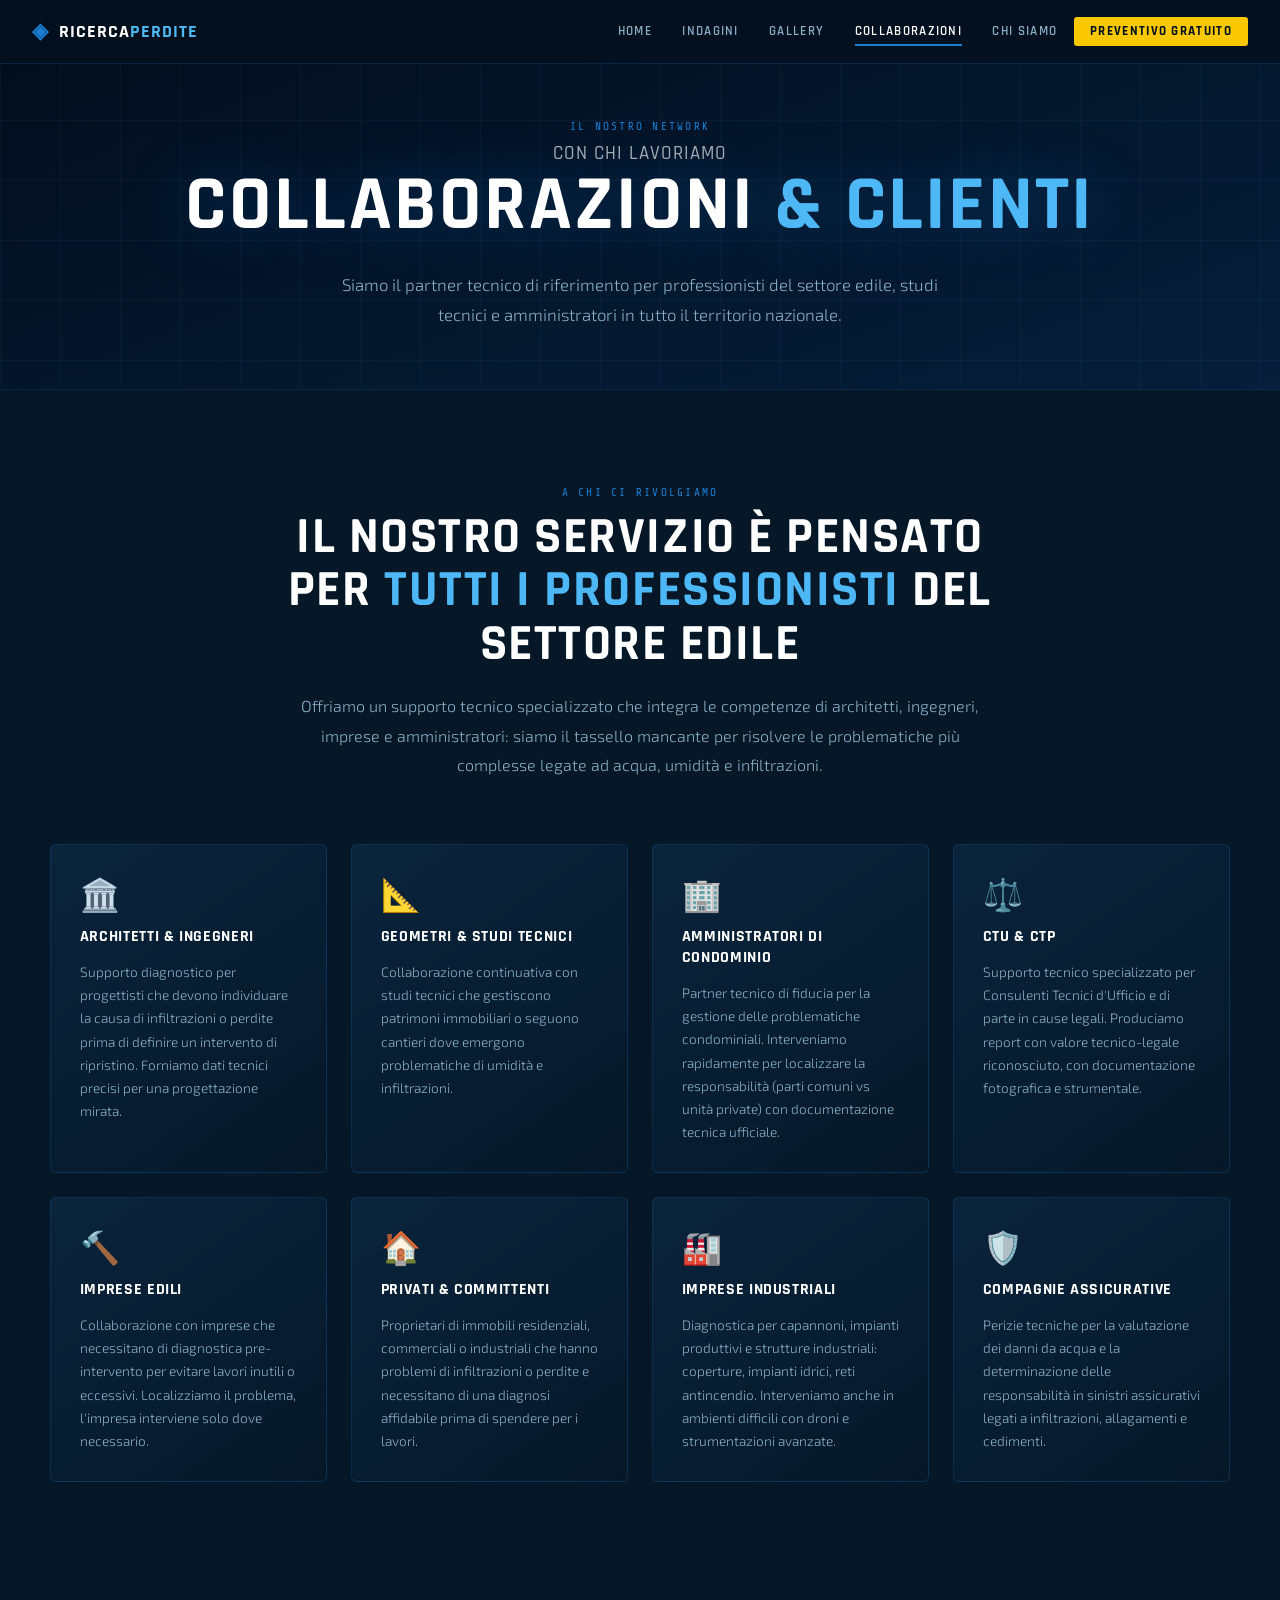
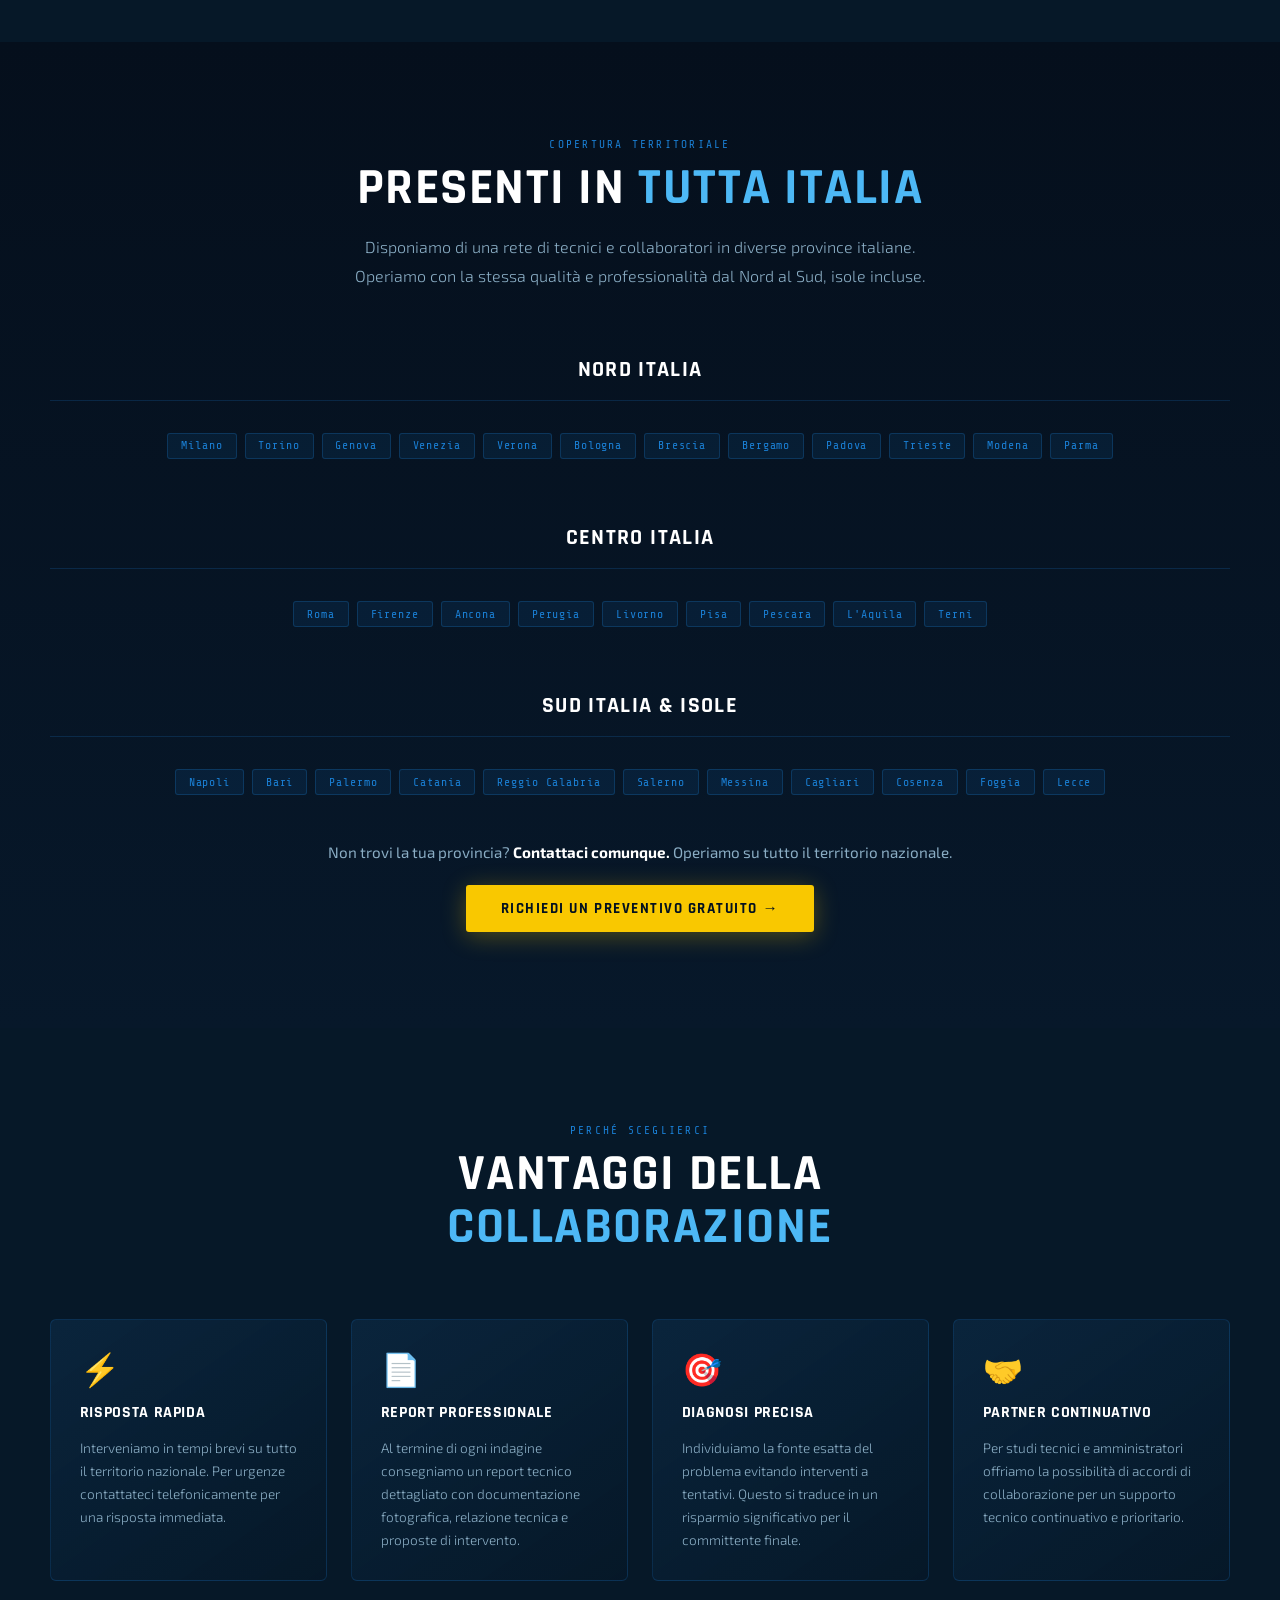
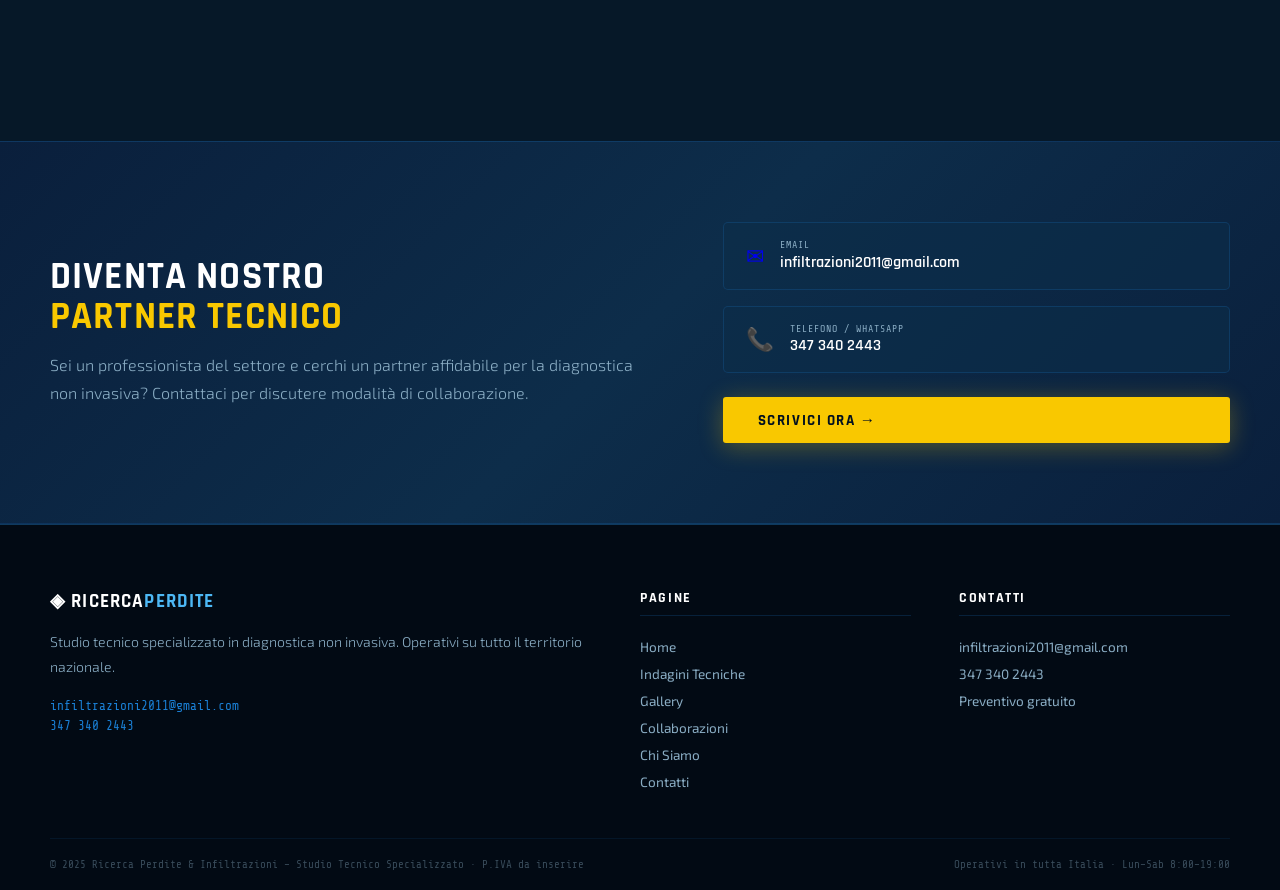
==== collaborazioni.html @ d73cbdfe "Add files via upload" ====
<!DOCTYPE html>
<html lang="it">
<head>
<meta charset="UTF-8"/>
<meta name="viewport" content="width=device-width, initial-scale=1.0"/>
<meta name="google-site-verification" content="r3lfD-xLl5mVCRbMKAUqODSUV7tXXp7N1dzrqmAwCZc"/>
<title>Collaborazioni & Clienti | Ricerca Perdite & Infiltrazioni</title>
<meta name="description" content="Collaboriamo con architetti, ingegneri, geometri, amministratori di condominio, CTU, CTP e imprese edili in tutta Italia. Partner affidabile per la diagnostica non invasiva."/>
<meta name="robots" content="index, follow"/>
<script async src="https://www.googletagmanager.com/gtag/js?id=G-BKCBFN4M7D"></script>
<script>window.dataLayer=window.dataLayer||[];function gtag(){dataLayer.push(arguments);}gtag('js',new Date());gtag('config','G-BKCBFN4M7D');</script>
<link rel="preconnect" href="https://fonts.googleapis.com"/>
<link rel="preconnect" href="https://fonts.gstatic.com" crossorigin/>
<link href="https://fonts.googleapis.com/css2?family=Rajdhani:wght@400;500;600;700&family=Exo+2:ital,wght@0,300;0,400;0,600;0,800;1,300&family=Share+Tech+Mono&display=swap" rel="stylesheet"/>
<link rel="stylesheet" href="style.css"/>
</head>
<body>

<nav id="navbar">
  <div class="nav-inner">
    <a href="index.html" class="nav-brand">
      <span class="brand-icon">◈</span>
      <span>RICERCA<strong>PERDITE</strong></span>
    </a>
    <ul class="nav-links" id="navLinks">
      <li><a href="index.html">Home</a></li>
      <li><a href="indagini.html">Indagini</a></li>
      <li><a href="gallery.html">Gallery</a></li>
      <li><a href="collaborazioni.html" class="active">Collaborazioni</a></li>
      <li><a href="chi-siamo.html">Chi Siamo</a></li>
      <li><a href="contatti.html" class="nav-cta">Preventivo Gratuito</a></li>
    </ul>
    <button class="hamburger" id="hamburger" onclick="toggleMenu()" aria-label="Menu">
      <span></span><span></span><span></span>
    </button>
  </div>
</nav>

<div class="page-hero">
  <div class="section-label">Il nostro network</div>
  <h1>
    <span class="h1-question">Con chi lavoriamo</span>
    <span class="h1-main">Collaborazioni <span class="accent">& Clienti</span></span>
  </h1>
  <p class="page-hero-sub">Siamo il partner tecnico di riferimento per professionisti del settore edile, studi tecnici e amministratori in tutto il territorio nazionale.</p>
</div>

<!-- INTRO -->
<section class="section-dark">
  <div class="container">
    <div class="collab-intro rv">
      <div class="section-label">A chi ci rivolgiamo</div>
      <h2>Il nostro servizio è pensato per <span class="accent">tutti i professionisti</span> del settore edile</h2>
      <p style="margin-top:1.2rem">Offriamo un supporto tecnico specializzato che integra le competenze di architetti, ingegneri, imprese e amministratori: siamo il tassello mancante per risolvere le problematiche più complesse legate ad acqua, umidità e infiltrazioni.</p>
    </div>

    <div class="collab-grid">

      <div class="collab-card rv">
        <div class="collab-icon">🏛️</div>
        <div class="collab-title">Architetti & Ingegneri</div>
        <div class="collab-desc">Supporto diagnostico per progettisti che devono individuare la causa di infiltrazioni o perdite prima di definire un intervento di ripristino. Forniamo dati tecnici precisi per una progettazione mirata.</div>
      </div>

      <div class="collab-card rv">
        <div class="collab-icon">📐</div>
        <div class="collab-title">Geometri & Studi Tecnici</div>
        <div class="collab-desc">Collaborazione continuativa con studi tecnici che gestiscono patrimoni immobiliari o seguono cantieri dove emergono problematiche di umidità e infiltrazioni.</div>
      </div>

      <div class="collab-card rv">
        <div class="collab-icon">🏢</div>
        <div class="collab-title">Amministratori di Condominio</div>
        <div class="collab-desc">Partner tecnico di fiducia per la gestione delle problematiche condominiali. Interveniamo rapidamente per localizzare la responsabilità (parti comuni vs unità private) con documentazione tecnica ufficiale.</div>
      </div>

      <div class="collab-card rv">
        <div class="collab-icon">⚖️</div>
        <div class="collab-title">CTU & CTP</div>
        <div class="collab-desc">Supporto tecnico specializzato per Consulenti Tecnici d'Ufficio e di parte in cause legali. Produciamo report con valore tecnico-legale riconosciuto, con documentazione fotografica e strumentale.</div>
      </div>

      <div class="collab-card rv">
        <div class="collab-icon">🔨</div>
        <div class="collab-title">Imprese Edili</div>
        <div class="collab-desc">Collaborazione con imprese che necessitano di diagnostica pre-intervento per evitare lavori inutili o eccessivi. Localizziamo il problema, l'impresa interviene solo dove necessario.</div>
      </div>

      <div class="collab-card rv">
        <div class="collab-icon">🏠</div>
        <div class="collab-title">Privati & Committenti</div>
        <div class="collab-desc">Proprietari di immobili residenziali, commerciali o industriali che hanno problemi di infiltrazioni o perdite e necessitano di una diagnosi affidabile prima di spendere per i lavori.</div>
      </div>

      <div class="collab-card rv">
        <div class="collab-icon">🏭</div>
        <div class="collab-title">Imprese Industriali</div>
        <div class="collab-desc">Diagnostica per capannoni, impianti produttivi e strutture industriali: coperture, impianti idrici, reti antincendio. Interveniamo anche in ambienti difficili con droni e strumentazioni avanzate.</div>
      </div>

      <div class="collab-card rv">
        <div class="collab-icon">🛡️</div>
        <div class="collab-title">Compagnie Assicurative</div>
        <div class="collab-desc">Perizie tecniche per la valutazione dei danni da acqua e la determinazione delle responsabilità in sinistri assicurativi legati a infiltrazioni, allagamenti e cedimenti.</div>
      </div>

    </div>
  </div>
</section>

<!-- PROVINCE -->
<section class="section-light">
  <div class="container">
    <div class="section-header rv">
      <div class="section-label">Copertura territoriale</div>
      <h2>Presenti in <span class="accent">tutta Italia</span></h2>
      <p class="section-intro">Disponiamo di una rete di tecnici e collaboratori in diverse province italiane. Operiamo con la stessa qualità e professionalità dal Nord al Sud, isole incluse.</p>
    </div>

    <div class="province-section rv">
      <h3>Nord Italia</h3>
      <div class="province-grid">
        <span class="prov-badge">Milano</span>
        <span class="prov-badge">Torino</span>
        <span class="prov-badge">Genova</span>
        <span class="prov-badge">Venezia</span>
        <span class="prov-badge">Verona</span>
        <span class="prov-badge">Bologna</span>
        <span class="prov-badge">Brescia</span>
        <span class="prov-badge">Bergamo</span>
        <span class="prov-badge">Padova</span>
        <span class="prov-badge">Trieste</span>
        <span class="prov-badge">Modena</span>
        <span class="prov-badge">Parma</span>
      </div>
    </div>

    <div class="province-section rv">
      <h3>Centro Italia</h3>
      <div class="province-grid">
        <span class="prov-badge">Roma</span>
        <span class="prov-badge">Firenze</span>
        <span class="prov-badge">Ancona</span>
        <span class="prov-badge">Perugia</span>
        <span class="prov-badge">Livorno</span>
        <span class="prov-badge">Pisa</span>
        <span class="prov-badge">Pescara</span>
        <span class="prov-badge">L'Aquila</span>
        <span class="prov-badge">Terni</span>
      </div>
    </div>

    <div class="province-section rv">
      <h3>Sud Italia & Isole</h3>
      <div class="province-grid">
        <span class="prov-badge">Napoli</span>
        <span class="prov-badge">Bari</span>
        <span class="prov-badge">Palermo</span>
        <span class="prov-badge">Catania</span>
        <span class="prov-badge">Reggio Calabria</span>
        <span class="prov-badge">Salerno</span>
        <span class="prov-badge">Messina</span>
        <span class="prov-badge">Cagliari</span>
        <span class="prov-badge">Cosenza</span>
        <span class="prov-badge">Foggia</span>
        <span class="prov-badge">Lecce</span>
      </div>
    </div>

    <div style="text-align:center;margin-top:3rem" class="rv">
      <p style="color:var(--muted);font-size:0.95rem;margin-bottom:1.5rem">Non trovi la tua provincia? <strong style="color:var(--wh)">Contattaci comunque.</strong> Operiamo su tutto il territorio nazionale.</p>
      <a href="contatti.html" class="btn-primary">Richiedi un preventivo gratuito →</a>
    </div>
  </div>
</section>

<!-- PERCHÈ NOI -->
<section class="section-dark">
  <div class="container">
    <div class="section-header rv">
      <div class="section-label">Perché sceglierci</div>
      <h2>Vantaggi della<br><span class="accent">collaborazione</span></h2>
    </div>
    <div class="collab-grid">
      <div class="collab-card rv">
        <div class="collab-icon">⚡</div>
        <div class="collab-title">Risposta rapida</div>
        <div class="collab-desc">Interveniamo in tempi brevi su tutto il territorio nazionale. Per urgenze contattateci telefonicamente per una risposta immediata.</div>
      </div>
      <div class="collab-card rv">
        <div class="collab-icon">📄</div>
        <div class="collab-title">Report professionale</div>
        <div class="collab-desc">Al termine di ogni indagine consegniamo un report tecnico dettagliato con documentazione fotografica, relazione tecnica e proposte di intervento.</div>
      </div>
      <div class="collab-card rv">
        <div class="collab-icon">🎯</div>
        <div class="collab-title">Diagnosi precisa</div>
        <div class="collab-desc">Individuiamo la fonte esatta del problema evitando interventi a tentativi. Questo si traduce in un risparmio significativo per il committente finale.</div>
      </div>
      <div class="collab-card rv">
        <div class="collab-icon">🤝</div>
        <div class="collab-title">Partner continuativo</div>
        <div class="collab-desc">Per studi tecnici e amministratori offriamo la possibilità di accordi di collaborazione per un supporto tecnico continuativo e prioritario.</div>
      </div>
    </div>
  </div>
</section>

<section class="section-cta">
  <div class="container">
    <div class="cta-block rv">
      <div class="cta-text">
        <h2>Diventa nostro<br><span class="accent-yel">partner tecnico</span></h2>
        <p>Sei un professionista del settore e cerchi un partner affidabile per la diagnostica non invasiva? Contattaci per discutere modalità di collaborazione.</p>
      </div>
      <div class="cta-contacts">
        <a href="mailto:infiltrazioni2011@gmail.com" class="contact-item">
          <span class="ci-icon">✉</span>
          <div><div class="ci-label">Email</div><div class="ci-val">infiltrazioni2011@gmail.com</div></div>
        </a>
        <a href="tel:+393473402443" class="contact-item">
          <span class="ci-icon">📞</span>
          <div><div class="ci-label">Telefono / WhatsApp</div><div class="ci-val">347 340 2443</div></div>
        </a>
        <a href="contatti.html" class="btn-primary" style="margin-top:0.5rem">Scrivici ora →</a>
      </div>
    </div>
  </div>
</section>

<footer>
  <div class="footer-inner">
    <div class="footer-brand">
      <div class="footer-logo">◈ RICERCA<strong>PERDITE</strong></div>
      <p>Studio tecnico specializzato in diagnostica non invasiva. Operativi su tutto il territorio nazionale.</p>
      <div class="footer-contacts">
        <a href="mailto:infiltrazioni2011@gmail.com">infiltrazioni2011@gmail.com</a>
        <a href="tel:+393473402443">347 340 2443</a>
      </div>
    </div>
    <div class="footer-col">
      <h5>Pagine</h5>
      <ul>
        <li><a href="index.html">Home</a></li>
        <li><a href="indagini.html">Indagini Tecniche</a></li>
        <li><a href="gallery.html">Gallery</a></li>
        <li><a href="collaborazioni.html">Collaborazioni</a></li>
        <li><a href="chi-siamo.html">Chi Siamo</a></li>
        <li><a href="contatti.html">Contatti</a></li>
      </ul>
    </div>
    <div class="footer-col">
      <h5>Contatti</h5>
      <ul>
        <li><a href="mailto:infiltrazioni2011@gmail.com">infiltrazioni2011@gmail.com</a></li>
        <li><a href="tel:+393473402443">347 340 2443</a></li>
        <li><a href="contatti.html">Preventivo gratuito</a></li>
      </ul>
    </div>
  </div>
  <div class="footer-bottom">
    <span>© 2025 Ricerca Perdite &amp; Infiltrazioni – Studio Tecnico Specializzato · P.IVA da inserire</span>
    <span>Operativi in tutta Italia · Lun–Sab 8:00–19:00</span>
  </div>
</footer>
<script src="main.js"></script>
</body>
</html>
---- style.css ----
/* ═══════════════════════════════════════════
   RICERCA PERDITE & INFILTRAZIONI
   Style tecnico hi-tech — blu/azzurro
   ═══════════════════════════════════════════ */

:root {
  --ink:    #03111f;
  --deep:   #061828;
  --mid:    #0a2540;
  --panel:  #0d2d4a;
  --line:   #0f3a5e;
  --blue:   #1254a0;
  --sky:    #1a7fd4;
  --ice:    #4db8f5;
  --glow:   #7dd4fc;
  --yel:    #f9c800;
  --yd:     #e0b000;
  --wh:     #ffffff;
  --off:    #f0f6ff;
  --muted:  #8aadc4;
  --text:   #cce0f5;
  --grid:   rgba(26,127,212,0.08);
  --border: rgba(26,127,212,0.2);
  --glow-b: rgba(26,127,212,0.35);
  --ff-head: 'Rajdhani', sans-serif;
  --ff-body: 'Exo 2', sans-serif;
  --ff-mono: 'Share Tech Mono', monospace;
}

*, *::before, *::after { box-sizing: border-box; margin: 0; padding: 0; }
html { scroll-behavior: smooth; }
body {
  font-family: var(--ff-body);
  color: var(--text);
  background: var(--ink);
  overflow-x: hidden;
  -webkit-font-smoothing: antialiased;
}

/* ── NAV ── */
nav {
  position: fixed; top: 0; left: 0; right: 0; z-index: 300;
  background: rgba(3,17,31,0.92);
  backdrop-filter: blur(20px);
  border-bottom: 1px solid var(--border);
  height: 64px;
  transition: all 0.3s;
}
nav.scrolled {
  background: rgba(3,17,31,0.98);
  border-bottom-color: var(--sky);
  box-shadow: 0 0 30px rgba(26,127,212,0.15);
}
.nav-inner {
  max-width: 1280px; margin: 0 auto;
  padding: 0 2rem;
  height: 100%;
  display: flex; align-items: center; justify-content: space-between;
}
.nav-brand {
  display: flex; align-items: center; gap: 0.6rem;
  text-decoration: none;
  font-family: var(--ff-head);
  font-weight: 700; font-size: 1.1rem;
  color: var(--wh);
  letter-spacing: 0.06em; text-transform: uppercase;
}
.nav-brand strong { color: var(--ice); }
.brand-icon { color: var(--sky); font-size: 1.3rem; }
.nav-links {
  display: flex; gap: 0.2rem; list-style: none;
}
.nav-links a {
  display: block; padding: 0.4rem 0.85rem;
  color: var(--muted);
  text-decoration: none;
  font-family: var(--ff-head);
  font-size: 0.82rem; font-weight: 600;
  letter-spacing: 0.1em; text-transform: uppercase;
  border-radius: 3px;
  transition: all 0.2s;
  position: relative;
}
.nav-links a::after {
  content: ''; position: absolute; bottom: 0; left: 50%; right: 50%;
  height: 2px; background: var(--sky);
  transition: all 0.25s;
}
.nav-links a:hover, .nav-links a.active {
  color: var(--wh);
}
.nav-links a:hover::after, .nav-links a.active::after {
  left: 0.85rem; right: 0.85rem;
}
.nav-cta {
  background: var(--yel) !important;
  color: var(--ink) !important;
  font-weight: 700 !important;
  padding: 0.4rem 1rem !important;
}
.nav-cta::after { display: none !important; }
.nav-cta:hover { background: var(--yd) !important; }

.hamburger {
  display: none; flex-direction: column; gap: 5px;
  background: none; border: none; cursor: pointer; padding: 4px;
}
.hamburger span {
  display: block; width: 24px; height: 2px;
  background: var(--wh); border-radius: 2px;
  transition: all 0.3s;
}

/* ── HERO ── */
#hero {
  min-height: 100vh;
  position: relative; overflow: hidden;
  display: flex; align-items: center;
  background: linear-gradient(145deg, #020d1a 0%, #04182e 40%, #061e3a 70%, #041526 100%);
  padding-top: 64px;
}
#dropsCanvas {
  position: absolute; inset: 0;
  width: 100%; height: 100%;
  pointer-events: none; /* canvas handles its own events via JS */
  z-index: 1;
}
/* We'll let JS handle pointer events on canvas */
#dropsCanvas { pointer-events: all; }

.hero-grid {
  position: absolute; inset: 0; z-index: 0;
  background-image:
    linear-gradient(var(--grid) 1px, transparent 1px),
    linear-gradient(90deg, var(--grid) 1px, transparent 1px);
  background-size: 60px 60px;
}
.hero-scan {
  position: absolute; top: 0; left: 0; right: 0;
  height: 2px;
  background: linear-gradient(90deg, transparent, var(--sky), transparent);
  animation: scan 4s ease-in-out infinite;
  z-index: 2;
}
@keyframes scan {
  0%, 100% { top: 0; opacity: 0; }
  10% { opacity: 1; }
  90% { opacity: 0.5; }
  95% { top: 100%; opacity: 0; }
}
.hero-inner {
  position: relative; z-index: 3;
  max-width: 820px;
  margin: 0 auto;
  padding: 4rem 3rem;
  text-align: center;
}
.hero-badge {
  display: inline-flex; align-items: center; gap: 0.7rem;
  background: rgba(26,127,212,0.12);
  border: 1px solid rgba(26,127,212,0.35);
  color: var(--ice);
  font-family: var(--ff-mono);
  font-size: 0.72rem; letter-spacing: 0.15em;
  padding: 0.45rem 1.2rem; border-radius: 2px;
  margin-bottom: 2rem;
  animation: fadeUp 0.8s ease both;
}
.badge-dot {
  width: 7px; height: 7px; border-radius: 50%;
  background: var(--sky);
  box-shadow: 0 0 8px var(--sky);
  animation: pulse 2s infinite;
}
@keyframes pulse { 0%,100%{opacity:1;transform:scale(1)} 50%{opacity:0.4;transform:scale(0.8)} }

h1 {
  font-family: var(--ff-head);
  font-weight: 700;
  line-height: 1.0;
  margin-bottom: 1.5rem;
  animation: fadeUp 0.8s 0.1s ease both;
}
.h1-question {
  display: block;
  font-size: clamp(1.2rem, 2.5vw, 1.8rem);
  color: rgba(255,255,255,0.65);
  font-weight: 500;
  letter-spacing: 0.05em;
  margin-bottom: 0.3rem;
  text-transform: uppercase;
}
.h1-main {
  display: block;
  font-size: clamp(2.8rem, 6vw, 5rem);
  color: var(--wh);
  text-transform: uppercase;
  letter-spacing: 0.03em;
  text-shadow: 0 0 60px rgba(26,127,212,0.4);
}
.amp { color: var(--ice); }

.hero-sub {
  font-size: 1.05rem;
  color: rgba(204,224,245,0.75);
  line-height: 1.85;
  max-width: 640px;
  margin: 0 auto 2rem;
  font-weight: 300;
  animation: fadeUp 0.8s 0.2s ease both;
}
.hero-pills {
  display: flex; flex-wrap: wrap; justify-content: center;
  gap: 0.5rem; margin-bottom: 2.2rem;
  animation: fadeUp 0.8s 0.25s ease both;
}
.pill {
  background: rgba(26,127,212,0.1);
  border: 1px solid rgba(26,127,212,0.3);
  color: var(--ice);
  font-family: var(--ff-mono);
  font-size: 0.72rem;
  padding: 0.3rem 0.8rem; border-radius: 2px;
  letter-spacing: 0.06em;
}
.hero-cta {
  display: flex; gap: 1rem; justify-content: center; flex-wrap: wrap;
  margin-bottom: 3rem;
  animation: fadeUp 0.8s 0.3s ease both;
}
.hero-stats {
  display: flex; border: 1px solid var(--border);
  border-radius: 4px; overflow: hidden;
  background: rgba(13,45,74,0.5);
  backdrop-filter: blur(10px);
  animation: fadeUp 0.8s 0.4s ease both;
}
.stat {
  flex: 1; padding: 1.2rem 0.8rem;
  border-right: 1px solid var(--border);
  text-align: center;
}
.stat:last-child { border-right: none; }
.stat-n {
  display: block;
  font-family: var(--ff-head);
  font-size: 1.8rem; font-weight: 700;
  color: var(--yel);
  line-height: 1;
}
.stat-l {
  display: block;
  font-family: var(--ff-mono);
  font-size: 0.6rem;
  color: var(--muted);
  letter-spacing: 0.08em;
  margin-top: 0.3rem;
  text-transform: uppercase;
}
.hero-scroll {
  position: absolute; bottom: 2rem; left: 50%;
  transform: translateX(-50%);
  z-index: 3;
  display: flex; flex-direction: column; align-items: center; gap: 0.5rem;
  font-family: var(--ff-mono); font-size: 0.65rem;
  color: var(--muted); letter-spacing: 0.12em;
}
.scroll-line {
  width: 1px; height: 40px;
  background: linear-gradient(to bottom, var(--sky), transparent);
  animation: scrollAnim 2s ease-in-out infinite;
}
@keyframes scrollAnim {
  0%,100%{opacity:0.3;transform:scaleY(0.5) translateY(-10px)}
  50%{opacity:1;transform:scaleY(1) translateY(0)}
}

/* ── BUTTONS ── */
.btn-primary {
  display: inline-block;
  background: var(--yel);
  color: var(--ink);
  font-family: var(--ff-head);
  font-weight: 700; font-size: 0.95rem;
  letter-spacing: 0.1em; text-transform: uppercase;
  padding: 0.85rem 2.2rem; border-radius: 3px;
  text-decoration: none;
  box-shadow: 0 4px 24px rgba(249,200,0,0.3);
  transition: all 0.25s;
}
.btn-primary:hover {
  background: var(--yd);
  transform: translateY(-2px);
  box-shadow: 0 8px 32px rgba(249,200,0,0.45);
}
.btn-outline {
  display: inline-block;
  border: 2px solid rgba(255,255,255,0.3);
  color: var(--wh);
  font-family: var(--ff-head);
  font-weight: 600; font-size: 0.95rem;
  letter-spacing: 0.1em; text-transform: uppercase;
  padding: 0.85rem 2.2rem; border-radius: 3px;
  text-decoration: none;
  transition: all 0.25s;
  backdrop-filter: blur(4px);
}
.btn-outline:hover {
  border-color: var(--ice);
  color: var(--ice);
  background: rgba(26,127,212,0.1);
}
.btn-outline-dark {
  display: inline-block;
  border: 2px solid var(--border);
  color: var(--sky);
  font-family: var(--ff-head);
  font-weight: 600; font-size: 0.9rem;
  letter-spacing: 0.08em; text-transform: uppercase;
  padding: 0.75rem 1.8rem; border-radius: 3px;
  text-decoration: none;
  transition: all 0.25s;
  margin-top: 1.5rem;
}
.btn-outline-dark:hover {
  border-color: var(--sky);
  background: rgba(26,127,212,0.1);
}

/* ── STRIP ── */
.strip {
  background: var(--yel);
  padding: 0.85rem 2rem;
  display: flex; align-items: center; justify-content: center;
  flex-wrap: wrap; gap: 0.6rem 1.5rem;
}
.strip-item {
  font-family: var(--ff-head);
  font-weight: 600; font-size: 0.82rem;
  letter-spacing: 0.08em; text-transform: uppercase;
  color: var(--ink);
}
.strip-sep { color: rgba(3,17,31,0.3); }

/* ── SECTIONS ── */
.section-dark { background: var(--deep); padding: 6rem 2rem; }
.section-light {
  background: linear-gradient(180deg, #050f1c 0%, #07182a 100%);
  padding: 6rem 2rem;
}
.section-cta {
  background: linear-gradient(135deg, #0a1f3c 0%, #0d2d4a 50%, #0a1f3c 100%);
  padding: 5rem 2rem;
  border-top: 1px solid var(--border);
  border-bottom: 1px solid var(--border);
}
.container { max-width: 1180px; margin: 0 auto; }

.section-header { text-align: center; margin-bottom: 4rem; }
.section-label {
  font-family: var(--ff-mono);
  font-size: 0.7rem; letter-spacing: 0.2em;
  color: var(--sky); text-transform: uppercase;
  margin-bottom: 0.7rem;
  display: block;
}
h2 {
  font-family: var(--ff-head);
  font-weight: 700;
  font-size: clamp(2rem, 4vw, 3.2rem);
  color: var(--wh);
  line-height: 1.05; letter-spacing: 0.03em;
  text-transform: uppercase;
  margin-bottom: 1rem;
}
.accent { color: var(--ice); }
.accent-yel { color: var(--yel); }
.section-intro {
  font-size: 1rem; color: var(--muted);
  line-height: 1.85; max-width: 600px;
  margin: 0 auto; font-weight: 300;
}

/* ── PROBLEMS GRID ── */
.problems-grid {
  display: grid; grid-template-columns: repeat(auto-fit, minmax(240px,1fr));
  gap: 1.5rem; margin-bottom: 3rem;
}
.problem-card {
  background: linear-gradient(135deg, rgba(13,45,74,0.8), rgba(9,29,50,0.9));
  border: 1px solid var(--border);
  border-radius: 6px;
  padding: 2rem 1.8rem;
  transition: all 0.3s;
  position: relative; overflow: hidden;
}
.problem-card::before {
  content: ''; position: absolute;
  top: 0; left: 0; right: 0; height: 2px;
  background: linear-gradient(90deg, transparent, var(--sky), transparent);
  opacity: 0; transition: opacity 0.3s;
}
.problem-card:hover { border-color: var(--sky); transform: translateY(-4px); }
.problem-card:hover::before { opacity: 1; }
.pcard-icon { font-size: 2.2rem; margin-bottom: 1rem; }
.problem-card h3 {
  font-family: var(--ff-head); font-weight: 700;
  font-size: 1.2rem; color: var(--wh);
  letter-spacing: 0.04em; text-transform: uppercase;
  margin-bottom: 0.7rem;
}
.problem-card p { font-size: 0.9rem; color: var(--muted); line-height: 1.7; font-weight: 300; }

.cta-center { text-align: center; }

/* ── TECH LAYOUT ── */
.tech-layout {
  display: grid; grid-template-columns: 1fr 1fr;
  gap: 5rem; align-items: center;
}
.tech-text .section-label { text-align: left; }
.tech-text h2 { text-align: left; }
.tech-text p { font-size: 1rem; color: var(--muted); line-height: 1.8; font-weight: 300; margin-bottom: 2rem; }

.tech-list {
  list-style: none; display: flex; flex-direction: column; gap: 0.9rem;
  margin-bottom: 0.5rem;
}
.tech-list li {
  display: flex; align-items: flex-start; gap: 0.8rem;
  font-size: 0.92rem; color: var(--text); line-height: 1.6;
}
.tech-list li strong { color: var(--wh); }
.tl-icon { color: var(--sky); flex-shrink: 0; margin-top: 0.15rem; }

/* Termography simulation card */
.tech-card-big {
  background: linear-gradient(145deg, #04111e, #071c30);
  border: 1px solid var(--line);
  border-radius: 8px;
  overflow: hidden;
  box-shadow: 0 0 60px rgba(26,127,212,0.1);
}
.tcb-label {
  font-family: var(--ff-mono); font-size: 0.65rem;
  color: var(--sky); letter-spacing: 0.2em;
  padding: 0.8rem 1.2rem;
  border-bottom: 1px solid var(--line);
  background: rgba(26,127,212,0.05);
}
.tcb-screen { padding: 1.5rem; position: relative; }
.thermo-sim {
  width: 100%; aspect-ratio: 4/3;
  background: #010810;
  border-radius: 4px;
  position: relative; overflow: hidden;
}
.t-hot {
  position: absolute; width: 35%; height: 35%;
  top: 25%; left: 30%;
  background: radial-gradient(circle, #ff4500 0%, #ff6b00 30%, #ff9a00 55%, transparent 80%);
  animation: thermoPulse 3s ease-in-out infinite;
  border-radius: 50%;
}
.t-warm {
  position: absolute; width: 60%; height: 50%;
  top: 15%; left: 15%;
  background: radial-gradient(ellipse, rgba(255,150,0,0.25) 0%, rgba(255,100,0,0.1) 50%, transparent 80%);
}
.t-cool {
  position: absolute; width: 40%; height: 30%;
  bottom: 10%; left: 5%;
  background: radial-gradient(ellipse, rgba(0,100,255,0.3) 0%, transparent 70%);
}
.t-cold {
  position: absolute; width: 25%; height: 40%;
  bottom: 5%; right: 5%;
  background: radial-gradient(ellipse, rgba(0,180,255,0.2) 0%, transparent 70%);
}
.t-scan-line {
  position: absolute; top: 0; left: 0; right: 0; height: 2px;
  background: linear-gradient(90deg, transparent, rgba(255,200,0,0.8), transparent);
  animation: thermoScan 2.5s linear infinite;
}
@keyframes thermoScan { from{top:0} to{top:100%} }
@keyframes thermoPulse { 0%,100%{opacity:0.9;transform:scale(1)} 50%{opacity:1;transform:scale(1.08)} }
.tcb-legend {
  margin-top: 0.7rem; text-align: center;
}
.leg-hot {
  font-family: var(--ff-mono); font-size: 0.62rem;
  color: #ff6b00; letter-spacing: 0.12em;
  animation: blink 1.5s step-end infinite;
}
@keyframes blink { 0%,100%{opacity:1} 50%{opacity:0.3} }
.tcb-data {
  display: flex; border-top: 1px solid var(--line);
  font-family: var(--ff-mono);
}
.tcb-d {
  flex: 1; padding: 0.7rem 1rem;
  border-right: 1px solid var(--line);
  font-size: 0.7rem; color: var(--sky);
}
.tcb-d:last-child { border-right: none; }
.tcb-d span { display: block; color: var(--muted); font-size: 0.58rem; margin-bottom: 0.2rem; }

/* ── CTA BLOCK ── */
.cta-block {
  display: flex; gap: 4rem; align-items: center;
  flex-wrap: wrap;
}
.cta-text { flex: 1.2; }
.cta-text h2 { text-align: left; font-size: clamp(1.6rem,3vw,2.4rem); margin-bottom: 0.8rem; }
.cta-text p { color: var(--muted); font-size: 1rem; font-weight: 300; line-height: 1.8; }
.cta-contacts { flex: 1; display: flex; flex-direction: column; gap: 1rem; }
.contact-item {
  display: flex; align-items: center; gap: 1rem;
  background: rgba(13,45,74,0.6);
  border: 1px solid var(--border);
  padding: 1rem 1.4rem; border-radius: 5px;
  text-decoration: none;
  transition: all 0.25s;
}
.contact-item:hover { border-color: var(--sky); background: rgba(26,127,212,0.1); }
.ci-icon { font-size: 1.4rem; flex-shrink: 0; }
.ci-label { font-family: var(--ff-mono); font-size: 0.62rem; color: var(--muted); letter-spacing: 0.1em; text-transform: uppercase; }
.ci-val { font-family: var(--ff-head); font-weight: 600; font-size: 1rem; color: var(--wh); margin-top: 0.1rem; }

/* ── FOOTER ── */
footer {
  background: #020a14;
  border-top: 1px solid var(--line);
  padding: 4rem 2rem 0;
}
.footer-inner {
  max-width: 1180px; margin: 0 auto;
  display: grid; grid-template-columns: 2fr 1fr 1fr;
  gap: 3rem; padding-bottom: 3rem;
  border-bottom: 1px solid rgba(26,127,212,0.1);
}
.footer-logo {
  font-family: var(--ff-head); font-weight: 700;
  font-size: 1.2rem; color: var(--wh);
  letter-spacing: 0.06em; text-transform: uppercase;
  margin-bottom: 1rem;
}
.footer-logo strong { color: var(--ice); }
.footer-brand p {
  font-size: 0.88rem; color: var(--muted);
  line-height: 1.75; font-weight: 300; margin-bottom: 1.2rem;
}
.footer-contacts { display: flex; flex-direction: column; gap: 0.4rem; }
.footer-contacts a {
  font-family: var(--ff-mono); font-size: 0.8rem;
  color: var(--sky); text-decoration: none; transition: color 0.2s;
}
.footer-contacts a:hover { color: var(--ice); }
.footer-col h5 {
  font-family: var(--ff-head); font-weight: 700;
  font-size: 0.85rem; letter-spacing: 0.12em;
  text-transform: uppercase; color: var(--wh);
  margin-bottom: 1.2rem;
  padding-bottom: 0.5rem;
  border-bottom: 1px solid var(--border);
}
.footer-col ul { list-style: none; display: flex; flex-direction: column; gap: 0.5rem; }
.footer-col ul a {
  font-size: 0.85rem; color: var(--muted);
  text-decoration: none; transition: color 0.2s;
}
.footer-col ul a:hover { color: var(--sky); }
.footer-bottom {
  max-width: 1180px; margin: 0 auto;
  display: flex; justify-content: space-between; flex-wrap: wrap; gap: 0.5rem;
  padding: 1.2rem 0;
  font-family: var(--ff-mono); font-size: 0.68rem;
  color: rgba(138,173,196,0.4);
}

/* ── INNER PAGE HERO ── */
.page-hero {
  padding: 120px 2rem 60px;
  background: linear-gradient(160deg, #020c1a 0%, #04182e 60%, #061e3a 100%);
  position: relative; overflow: hidden;
  border-bottom: 1px solid var(--border);
  text-align: center;
}
.page-hero::before {
  content: ''; position: absolute; inset: 0;
  background-image:
    linear-gradient(var(--grid) 1px, transparent 1px),
    linear-gradient(90deg, var(--grid) 1px, transparent 1px);
  background-size: 60px 60px;
}
.page-hero > * { position: relative; z-index: 1; }
.page-hero h1 {
  font-size: clamp(2.2rem, 5vw, 4rem);
  text-transform: uppercase;
  letter-spacing: 0.04em;
  text-shadow: 0 0 40px rgba(26,127,212,0.35);
}
.page-hero .h1-question { font-size: clamp(0.9rem,2vw,1.2rem); }
.page-hero-sub {
  font-size: 1.05rem; color: var(--muted); max-width: 620px;
  margin: 1.2rem auto 0; line-height: 1.8; font-weight: 300;
}

/* ── INDAGINI PAGE ── */
.indagini-grid {
  display: grid; grid-template-columns: repeat(auto-fit, minmax(320px,1fr));
  gap: 2rem;
}
.indagine-card {
  background: linear-gradient(145deg, rgba(13,45,74,0.7), rgba(6,24,40,0.9));
  border: 1px solid var(--border);
  border-radius: 6px; overflow: hidden;
  transition: all 0.3s;
}
.indagine-card:hover { border-color: var(--sky); box-shadow: 0 0 30px rgba(26,127,212,0.12); transform: translateY(-3px); }
.ic-header {
  background: linear-gradient(135deg, rgba(18,84,160,0.3), rgba(26,127,212,0.15));
  padding: 1.5rem 1.8rem;
  border-bottom: 1px solid var(--border);
  display: flex; align-items: center; gap: 1rem;
}
.ic-icon { font-size: 2rem; flex-shrink: 0; }
.ic-title {
  font-family: var(--ff-head); font-weight: 700;
  font-size: 1.1rem; color: var(--wh);
  letter-spacing: 0.03em; text-transform: uppercase;
}
.ic-tag {
  font-family: var(--ff-mono); font-size: 0.62rem;
  color: var(--sky); background: rgba(26,127,212,0.15);
  border: 1px solid rgba(26,127,212,0.3);
  padding: 0.2rem 0.5rem; border-radius: 2px;
  margin-top: 0.2rem; display: inline-block;
  letter-spacing: 0.1em;
}
.ic-body { padding: 1.5rem 1.8rem; }
.ic-body p { font-size: 0.9rem; color: var(--muted); line-height: 1.75; font-weight: 300; margin-bottom: 1rem; }
.ic-targets {
  display: flex; flex-wrap: wrap; gap: 0.4rem;
}
.ic-t {
  font-family: var(--ff-mono); font-size: 0.65rem;
  color: var(--text); background: rgba(26,127,212,0.08);
  border: 1px solid rgba(26,127,212,0.15);
  padding: 0.2rem 0.55rem; border-radius: 2px;
}

/* ── GALLERY PAGE ── */
.gallery-nav {
  display: flex; flex-wrap: wrap; gap: 0.5rem;
  justify-content: center; margin-bottom: 3rem;
}
.gcat-btn {
  font-family: var(--ff-head); font-weight: 600;
  font-size: 0.8rem; letter-spacing: 0.08em; text-transform: uppercase;
  padding: 0.5rem 1.2rem; border-radius: 3px;
  border: 1px solid var(--border);
  background: transparent; color: var(--muted);
  cursor: pointer; transition: all 0.2s;
}
.gcat-btn:hover, .gcat-btn.active {
  background: rgba(26,127,212,0.15);
  border-color: var(--sky); color: var(--ice);
}
.gallery-grid {
  display: grid;
  grid-template-columns: repeat(auto-fill, minmax(280px,1fr));
  gap: 1.2rem;
}
.gallery-item {
  position: relative; border-radius: 5px; overflow: hidden;
  border: 1px solid var(--border);
  aspect-ratio: 4/3;
  background: linear-gradient(145deg, #04111e, #071c30);
  cursor: pointer; transition: all 0.3s;
}
.gallery-item:hover { border-color: var(--sky); transform: scale(1.02); }
.gallery-item img {
  width: 100%; height: 100%; object-fit: cover;
  opacity: 0.85; transition: opacity 0.3s;
}
.gallery-item:hover img { opacity: 1; }
.gi-overlay {
  position: absolute; inset: 0;
  background: linear-gradient(to top, rgba(3,17,31,0.9) 0%, transparent 50%);
  opacity: 0; transition: opacity 0.3s;
  display: flex; align-items: flex-end;
  padding: 1rem;
}
.gallery-item:hover .gi-overlay { opacity: 1; }
.gi-label {
  font-family: var(--ff-head); font-size: 0.85rem;
  font-weight: 600; color: var(--wh);
  letter-spacing: 0.05em;
}
/* Gallery placeholder (when no real images) */
.gi-placeholder {
  width: 100%; height: 100%;
  display: flex; flex-direction: column;
  align-items: center; justify-content: center;
  gap: 0.5rem;
  color: var(--muted);
}
.gi-placeholder-icon { font-size: 2.5rem; }
.gi-placeholder-text {
  font-family: var(--ff-mono); font-size: 0.68rem;
  letter-spacing: 0.1em; text-align: center; padding: 0 1rem;
}

/* ── CHI SIAMO PAGE ── */
.chi-siamo-layout {
  display: grid; grid-template-columns: 1fr 1fr;
  gap: 5rem; align-items: start;
}
.cs-text h2 { text-align: left; font-size: clamp(1.8rem,3.5vw,2.8rem); margin-bottom: 1.5rem; }
.cs-text p { font-size: 0.95rem; color: var(--muted); line-height: 1.9; font-weight: 300; margin-bottom: 1.2rem; }
.cs-values { display: flex; flex-direction: column; gap: 1rem; margin-top: 2rem; }
.cs-val {
  display: flex; gap: 1rem; align-items: flex-start;
  padding: 1.2rem; border: 1px solid var(--border);
  border-radius: 5px; background: rgba(13,45,74,0.4);
}
.csv-icon { font-size: 1.6rem; flex-shrink: 0; }
.csv-title {
  font-family: var(--ff-head); font-weight: 700;
  font-size: 1rem; color: var(--wh);
  letter-spacing: 0.04em; text-transform: uppercase;
  margin-bottom: 0.3rem;
}
.csv-text { font-size: 0.85rem; color: var(--muted); line-height: 1.65; font-weight: 300; }
.cs-stats-panel {
  background: linear-gradient(145deg, rgba(13,45,74,0.8), rgba(6,24,40,0.9));
  border: 1px solid var(--border); border-radius: 8px;
  padding: 2rem; display: flex; flex-direction: column; gap: 1.5rem;
  position: sticky; top: 90px;
}
.csp-head {
  font-family: var(--ff-mono); font-size: 0.65rem;
  color: var(--sky); letter-spacing: 0.18em;
  padding-bottom: 1rem; border-bottom: 1px solid var(--border);
}
.csp-stat {
  display: flex; justify-content: space-between; align-items: baseline;
  padding-bottom: 1rem; border-bottom: 1px solid rgba(26,127,212,0.08);
}
.csp-stat:last-child { border-bottom: none; padding-bottom: 0; }
.csp-label { font-size: 0.85rem; color: var(--muted); font-weight: 300; }
.csp-value {
  font-family: var(--ff-head); font-weight: 700;
  font-size: 1.5rem; color: var(--yel);
}
.team-grid { display: grid; grid-template-columns: repeat(auto-fit, minmax(200px,1fr)); gap: 1.5rem; margin-top: 4rem; }
.team-card {
  background: rgba(13,45,74,0.4);
  border: 1px solid var(--border); border-radius: 6px;
  padding: 1.8rem 1.5rem; text-align: center;
  transition: all 0.3s;
}
.team-card:hover { border-color: var(--sky); }
.team-avatar {
  width: 64px; height: 64px; border-radius: 50%;
  background: linear-gradient(135deg, var(--blue), var(--sky));
  margin: 0 auto 1rem;
  display: flex; align-items: center; justify-content: center;
  font-size: 1.6rem;
}
.team-name { font-family: var(--ff-head); font-weight: 700; color: var(--wh); font-size: 1rem; margin-bottom: 0.2rem; }
.team-role { font-family: var(--ff-mono); font-size: 0.65rem; color: var(--sky); letter-spacing: 0.1em; }

/* ── COLLABORAZIONI PAGE ── */
.collab-intro { max-width: 720px; margin: 0 auto 4rem; text-align: center; }
.collab-intro p { font-size: 1rem; color: var(--muted); line-height: 1.85; font-weight: 300; }
.collab-grid {
  display: grid; grid-template-columns: repeat(auto-fit, minmax(220px,1fr));
  gap: 1.5rem; margin-bottom: 4rem;
}
.collab-card {
  background: linear-gradient(145deg, rgba(13,45,74,0.6), rgba(6,24,40,0.8));
  border: 1px solid var(--border); border-radius: 6px;
  padding: 1.8rem; transition: all 0.3s;
  display: flex; flex-direction: column; gap: 0.8rem;
}
.collab-card:hover { border-color: var(--sky); transform: translateY(-3px); }
.collab-icon { font-size: 2rem; }
.collab-title {
  font-family: var(--ff-head); font-weight: 700;
  font-size: 1rem; color: var(--wh);
  letter-spacing: 0.04em; text-transform: uppercase;
}
.collab-desc { font-size: 0.85rem; color: var(--muted); line-height: 1.7; font-weight: 300; }
.province-section { margin-top: 4rem; }
.province-section h3 {
  font-family: var(--ff-head); font-weight: 700;
  font-size: 1.4rem; color: var(--wh);
  letter-spacing: 0.06em; text-transform: uppercase;
  text-align: center; margin-bottom: 2rem;
  padding-bottom: 1rem; border-bottom: 1px solid var(--border);
}
.province-grid {
  display: flex; flex-wrap: wrap; gap: 0.5rem; justify-content: center;
}
.prov-badge {
  font-family: var(--ff-mono); font-size: 0.72rem;
  color: var(--sky); background: rgba(26,127,212,0.1);
  border: 1px solid rgba(26,127,212,0.25);
  padding: 0.35rem 0.8rem; border-radius: 3px;
  letter-spacing: 0.08em;
  transition: all 0.2s;
}
.prov-badge:hover { background: rgba(26,127,212,0.2); border-color: var(--sky); color: var(--ice); }

/* ── CONTATTI PAGE ── */
.contatti-layout { display: grid; grid-template-columns: 1fr 1fr; gap: 4rem; align-items: start; }
.ct-info h2 { text-align: left; font-size: clamp(1.6rem,3vw,2.4rem); margin-bottom: 1.5rem; }
.ct-info p { font-size: 0.95rem; color: var(--muted); line-height: 1.85; font-weight: 300; margin-bottom: 2rem; }
.ct-items { display: flex; flex-direction: column; gap: 1rem; }
.ct-item {
  display: flex; gap: 1rem; align-items: flex-start;
  padding: 1.2rem 1.4rem;
  background: rgba(13,45,74,0.4);
  border: 1px solid var(--border); border-radius: 5px;
  text-decoration: none; transition: all 0.25s;
}
.ct-item:hover { border-color: var(--sky); background: rgba(26,127,212,0.08); }
.ct-ico { font-size: 1.3rem; flex-shrink: 0; margin-top: 0.1rem; }
.ct-lbl { font-family: var(--ff-mono); font-size: 0.6rem; color: var(--muted); letter-spacing: 0.1em; text-transform: uppercase; }
.ct-val { font-family: var(--ff-head); font-weight: 600; font-size: 1rem; color: var(--wh); margin-top: 0.15rem; }
.ct-free-box {
  margin-top: 2rem; padding: 1.5rem;
  background: linear-gradient(135deg, rgba(249,200,0,0.08), rgba(249,200,0,0.04));
  border: 1px solid rgba(249,200,0,0.25); border-radius: 5px;
}
.ct-free-box h4 {
  font-family: var(--ff-head); font-weight: 700;
  color: var(--yel); font-size: 1rem;
  letter-spacing: 0.06em; text-transform: uppercase;
  margin-bottom: 0.5rem;
}
.ct-free-box p { font-size: 0.85rem; color: var(--muted); line-height: 1.7; font-weight: 300; }

/* Manutenzione box (form) */
.maint-box {
  background: linear-gradient(145deg, rgba(13,45,74,0.8), rgba(6,24,40,0.9));
  border: 1px solid var(--border); border-radius: 8px;
  overflow: hidden;
}
.maint-notice {
  background: linear-gradient(135deg, rgba(249,200,0,0.1), rgba(249,200,0,0.05));
  border-bottom: 1px solid rgba(249,200,0,0.25);
  padding: 1.2rem 1.8rem;
  display: flex; gap: 1rem; align-items: flex-start;
}
.maint-notice-icon { font-size: 1.5rem; flex-shrink: 0; }
.maint-notice-title {
  font-family: var(--ff-head); font-weight: 700;
  color: var(--yel); font-size: 0.95rem;
  letter-spacing: 0.05em; text-transform: uppercase;
  margin-bottom: 0.3rem;
}
.maint-notice-text { font-size: 0.85rem; color: var(--muted); line-height: 1.6; font-weight: 300; }
.maint-links { display: flex; gap: 0.8rem; flex-wrap: wrap; margin-top: 0.7rem; }
.maint-link {
  display: inline-block;
  font-family: var(--ff-mono); font-size: 0.72rem;
  color: var(--sky); text-decoration: none;
  background: rgba(26,127,212,0.12); border: 1px solid rgba(26,127,212,0.3);
  padding: 0.35rem 0.8rem; border-radius: 2px;
  transition: all 0.2s;
}
.maint-link:hover { border-color: var(--sky); background: rgba(26,127,212,0.2); color: var(--ice); }
.form-fields { padding: 1.8rem; }
.fg { margin-bottom: 1.2rem; }
.fg label {
  display: block;
  font-family: var(--ff-mono); font-size: 0.65rem;
  color: var(--muted); letter-spacing: 0.12em; text-transform: uppercase;
  margin-bottom: 0.45rem;
}
.fg input, .fg select, .fg textarea {
  width: 100%; padding: 0.75rem 1rem;
  background: rgba(3,17,31,0.7);
  border: 1px solid var(--border);
  border-radius: 4px; color: var(--text);
  font-family: var(--ff-body); font-size: 0.9rem;
  outline: none; resize: vertical;
  cursor: not-allowed; opacity: 0.6;
  transition: border-color 0.2s;
}
.fg textarea { min-height: 100px; }
.fgr { display: grid; grid-template-columns: 1fr 1fr; gap: 1rem; }
.btn-submit {
  width: 100%; padding: 0.9rem;
  background: rgba(249,200,0,0.15);
  border: 1px solid rgba(249,200,0,0.3);
  border-radius: 4px;
  font-family: var(--ff-head); font-weight: 700;
  font-size: 0.9rem; letter-spacing: 0.1em; text-transform: uppercase;
  color: var(--yel); cursor: not-allowed;
  display: flex; align-items: center; justify-content: center; gap: 0.6rem;
}

/* ── SCROLL REVEAL ── */
.rv { opacity: 0; transform: translateY(24px); transition: opacity 0.65s ease, transform 0.65s ease; }
.rv.in { opacity: 1; transform: none; }

/* ── ANIMATIONS ── */
@keyframes fadeUp { from{opacity:0;transform:translateY(24px)} to{opacity:1;transform:none} }

/* ── RESPONSIVE ── */
@media (max-width: 900px) {
  .tech-layout, .chi-siamo-layout, .contatti-layout { grid-template-columns: 1fr; gap: 3rem; }
  .cs-stats-panel { position: static; }
  .footer-inner { grid-template-columns: 1fr 1fr; }
  .cta-block { gap: 2rem; }
  .hero-inner { padding: 3rem 1.5rem; }
}
@media (max-width: 680px) {
  .nav-links {
    display: none; flex-direction: column; gap: 0;
    position: fixed; top: 64px; left: 0; right: 0;
    background: rgba(3,17,31,0.98);
    border-bottom: 1px solid var(--border);
    padding: 1rem 0;
  }
  .nav-links.open { display: flex; }
  .nav-links a { padding: 0.8rem 2rem; font-size: 0.9rem; }
  .hamburger { display: flex; }
  .footer-inner { grid-template-columns: 1fr; gap: 2rem; }
  .footer-bottom { flex-direction: column; gap: 0.3rem; }
  .hero-stats { flex-wrap: wrap; }
  .stat { min-width: 50%; }
  .fgr { grid-template-columns: 1fr; }
  section.section-dark, section.section-light, section.section-cta { padding: 4rem 1.2rem; }
  .page-hero { padding: 100px 1.2rem 40px; }
}
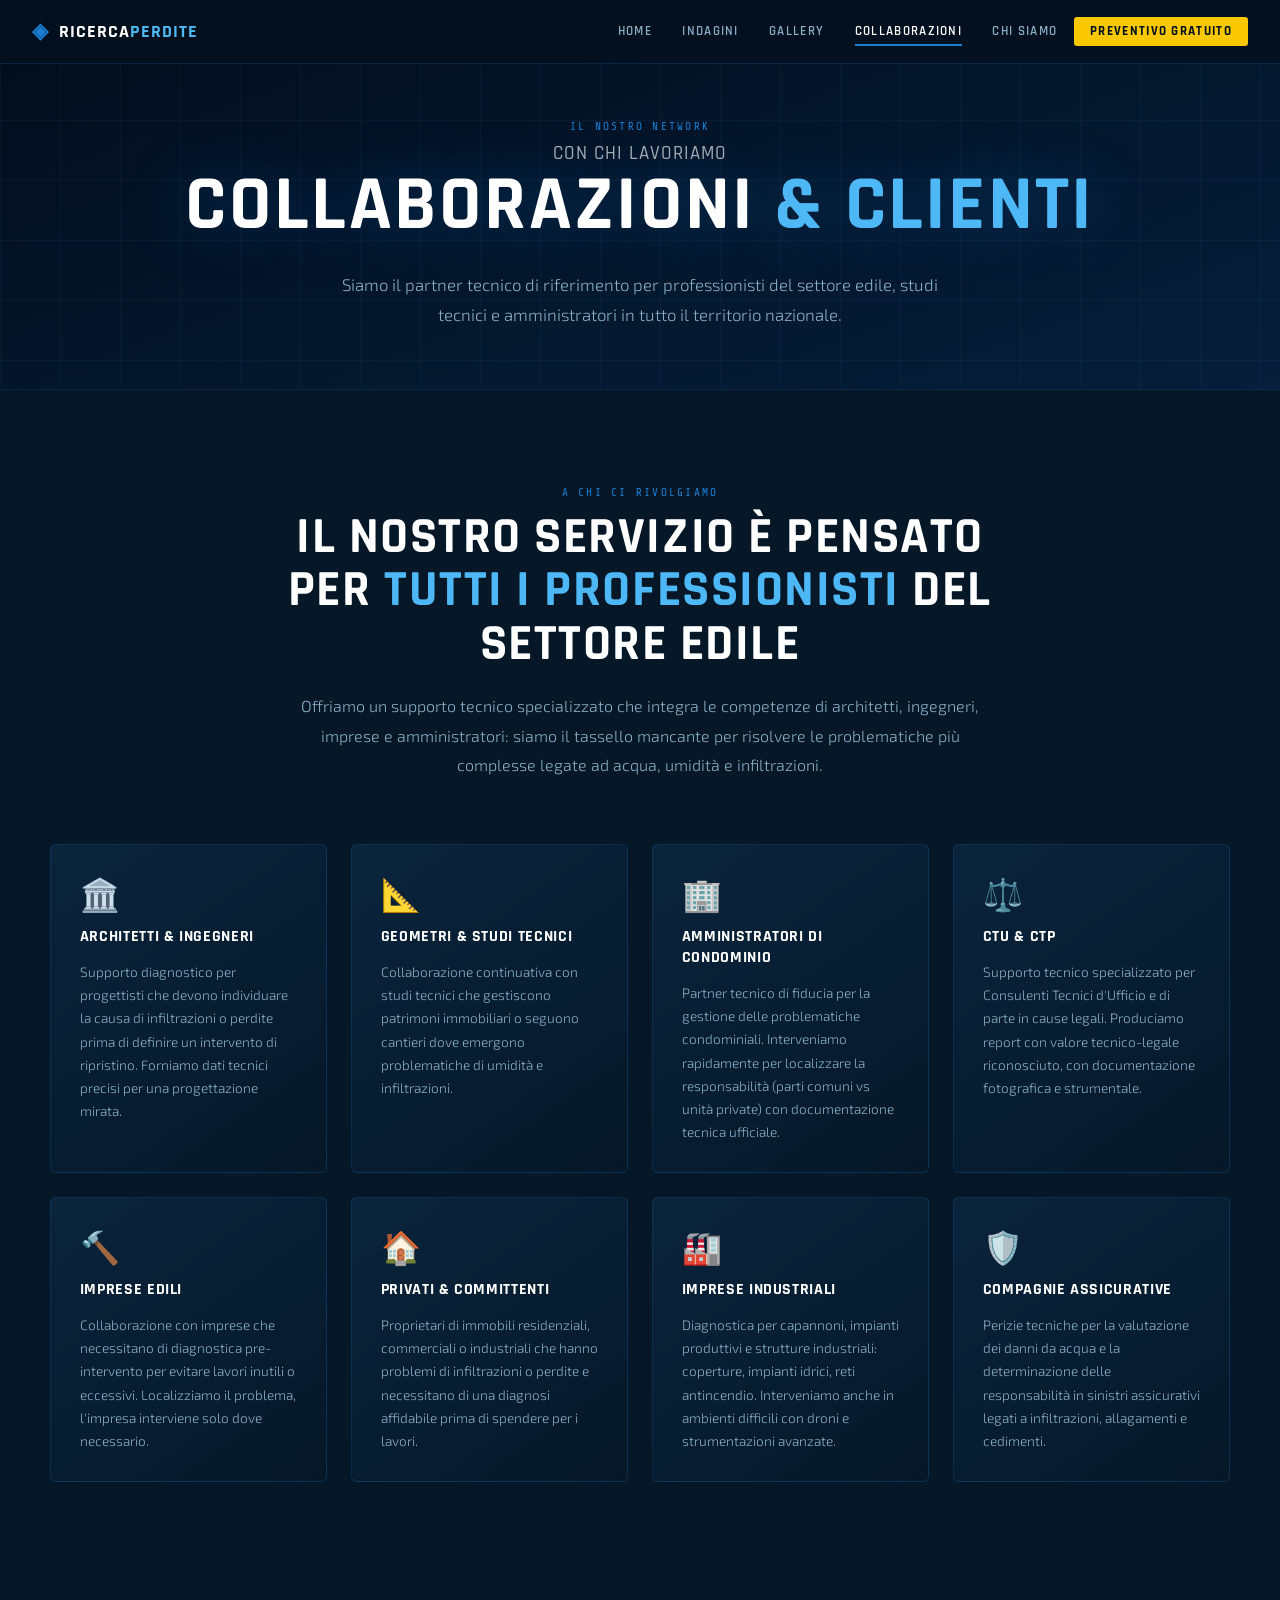
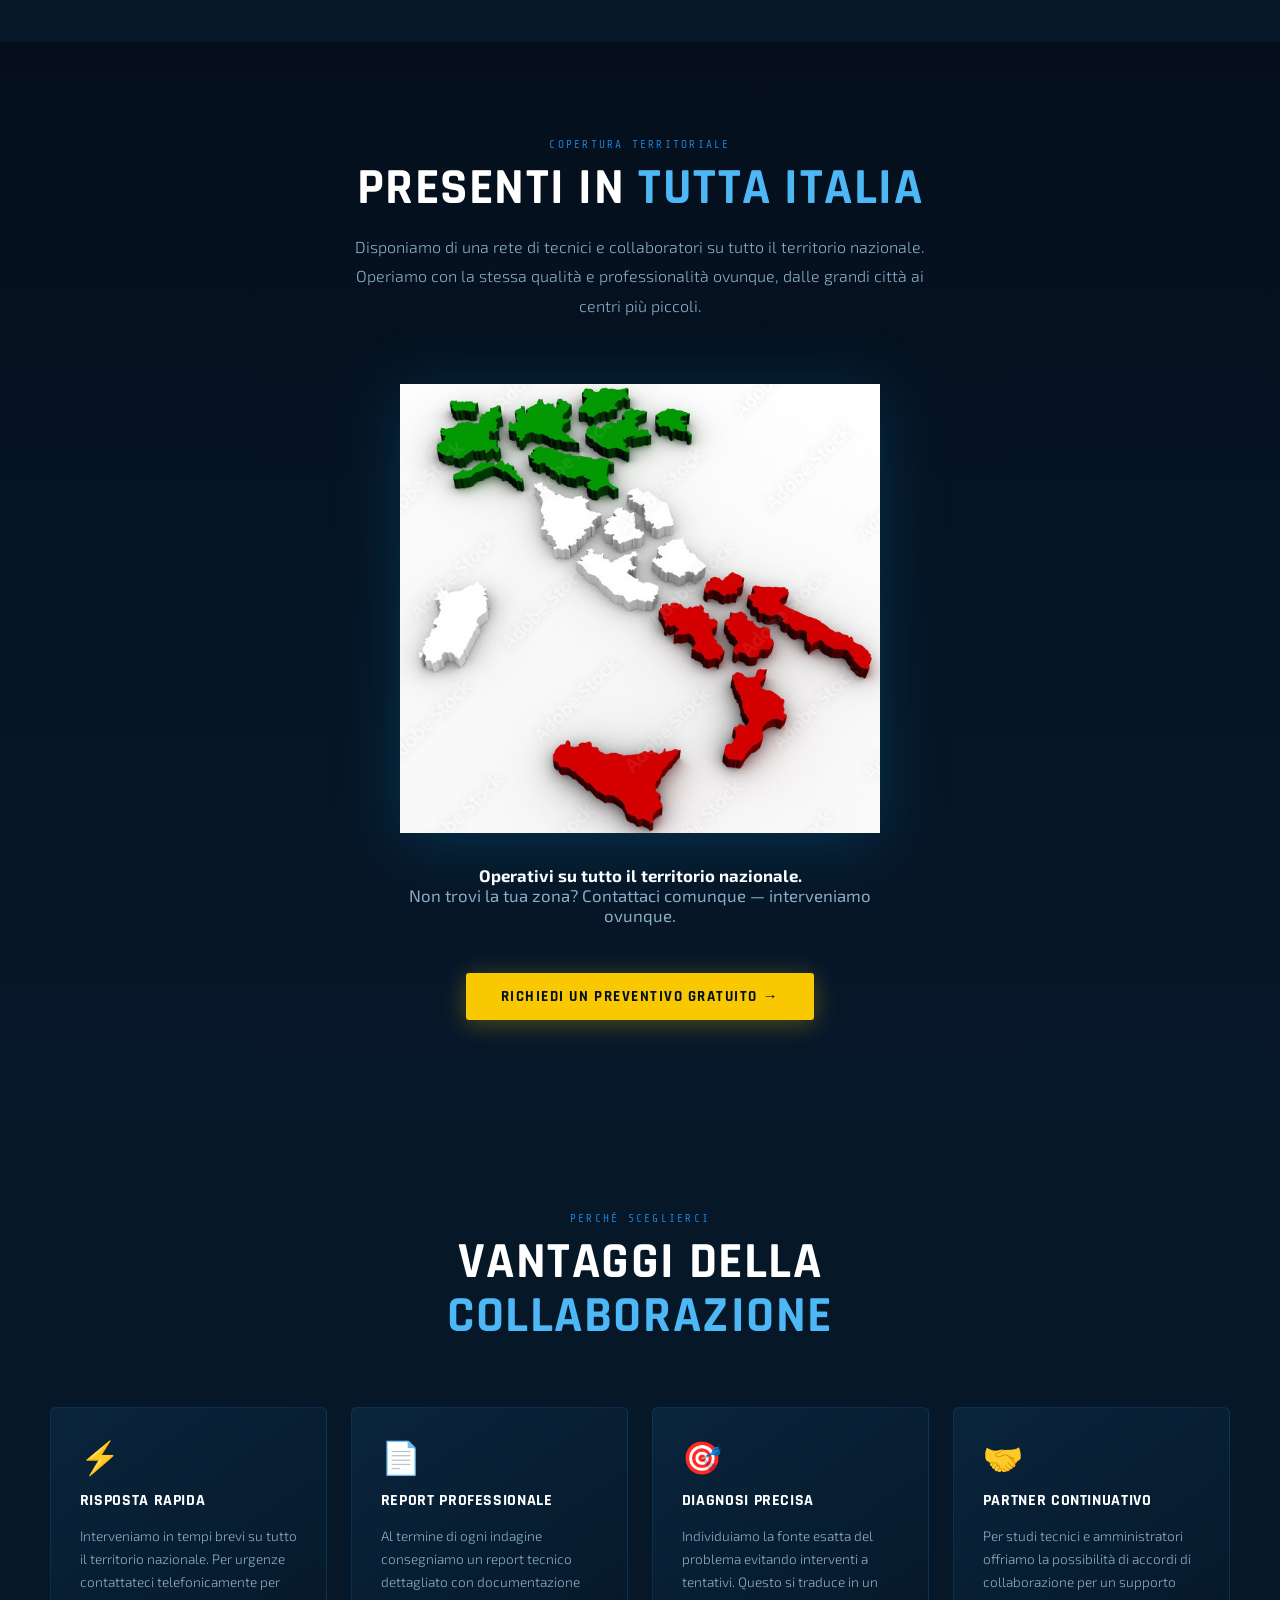
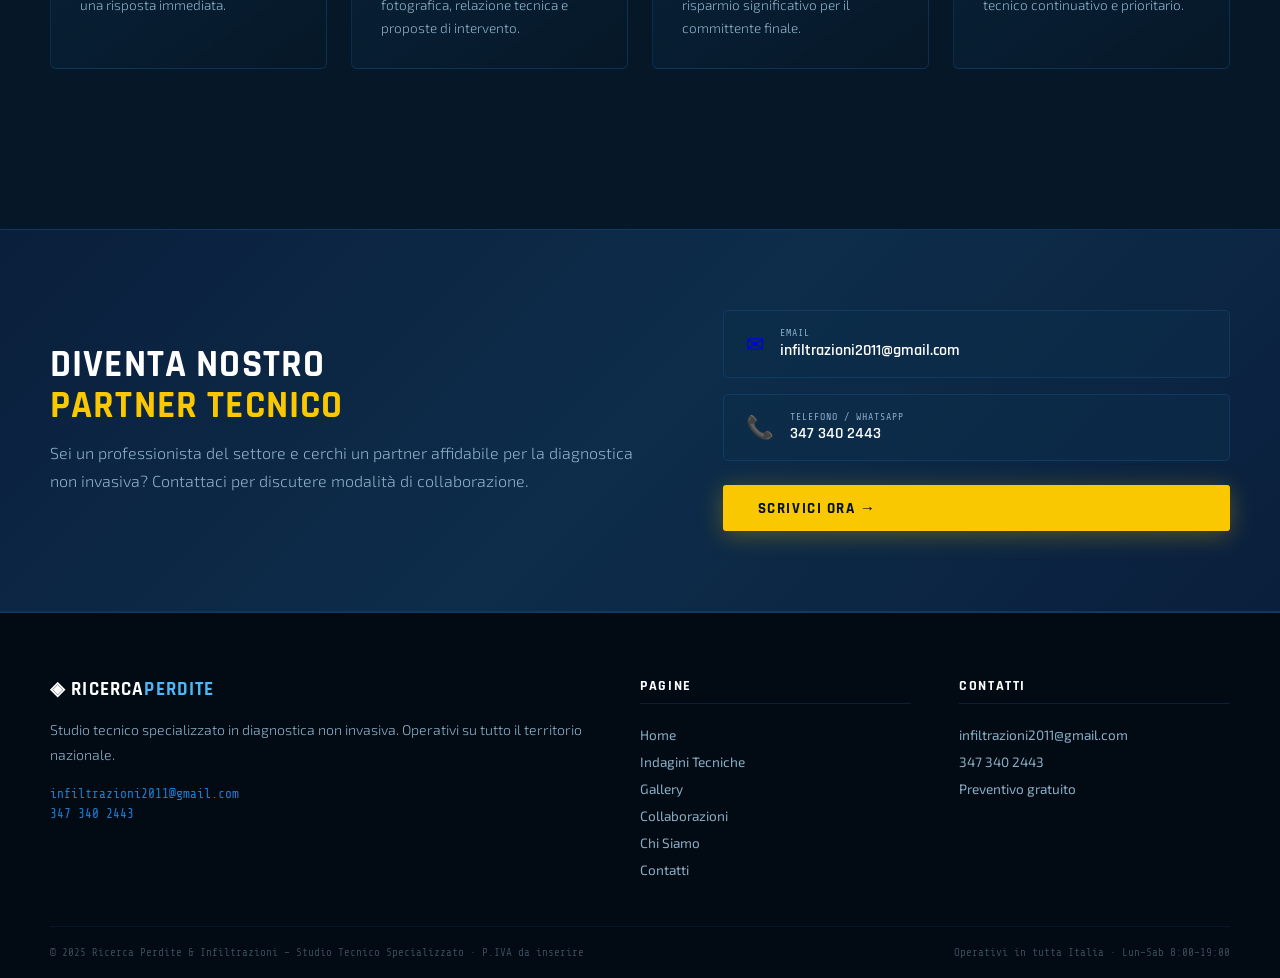
==== commit 287449b0: "Add files via upload" ====
--- a/collaborazioni.html
+++ b/collaborazioni.html
@@ -13,6 +13,67 @@
 <link rel="preconnect" href="https://fonts.gstatic.com" crossorigin/>
 <link href="https://fonts.googleapis.com/css2?family=Rajdhani:wght@400;500;600;700&family=Exo+2:ital,wght@0,300;0,400;0,600;0,800;1,300&family=Share+Tech+Mono&display=swap" rel="stylesheet"/>
 <link rel="stylesheet" href="style.css"/>
+<style>
+/* ── SEZIONE ITALIA ── */
+.italia-wrap {
+  display: flex;
+  flex-direction: column;
+  align-items: center;
+  gap: 2rem;
+  margin-top: 3rem;
+}
+
+.italia-img-box {
+  position: relative;
+  max-width: 480px;
+  width: 100%;
+}
+
+.italia-img-box img {
+  width: 100%;
+  height: auto;
+  display: block;
+  filter: drop-shadow(0 8px 32px rgba(0,180,255,0.18));
+  transition: filter 0.3s;
+}
+
+.italia-img-box img:hover {
+  filter: drop-shadow(0 12px 40px rgba(0,180,255,0.35));
+}
+
+.italia-caption {
+  text-align: center;
+  font-family: 'Exo 2', sans-serif;
+  font-size: 1.05rem;
+  color: var(--muted, #8aafc7);
+  font-weight: 400;
+  max-width: 480px;
+}
+
+.italia-caption strong {
+  color: var(--wh, #e8f4fd);
+}
+
+.italia-badges {
+  display: flex;
+  flex-wrap: wrap;
+  justify-content: center;
+  gap: 0.6rem;
+  max-width: 600px;
+}
+
+.italia-badge {
+  background: rgba(0,180,255,0.08);
+  border: 1px solid rgba(0,180,255,0.25);
+  border-radius: 20px;
+  padding: 0.4rem 1rem;
+  font-family: 'Exo 2', sans-serif;
+  font-size: 0.85rem;
+  color: #00b4ff;
+  font-weight: 500;
+  letter-spacing: 0.05em;
+}
+</style>
 </head>
 <body>
 
@@ -55,122 +116,72 @@
     </div>
 
     <div class="collab-grid">
-
       <div class="collab-card rv">
         <div class="collab-icon">🏛️</div>
         <div class="collab-title">Architetti & Ingegneri</div>
         <div class="collab-desc">Supporto diagnostico per progettisti che devono individuare la causa di infiltrazioni o perdite prima di definire un intervento di ripristino. Forniamo dati tecnici precisi per una progettazione mirata.</div>
       </div>
-
       <div class="collab-card rv">
         <div class="collab-icon">📐</div>
         <div class="collab-title">Geometri & Studi Tecnici</div>
         <div class="collab-desc">Collaborazione continuativa con studi tecnici che gestiscono patrimoni immobiliari o seguono cantieri dove emergono problematiche di umidità e infiltrazioni.</div>
       </div>
-
       <div class="collab-card rv">
         <div class="collab-icon">🏢</div>
         <div class="collab-title">Amministratori di Condominio</div>
         <div class="collab-desc">Partner tecnico di fiducia per la gestione delle problematiche condominiali. Interveniamo rapidamente per localizzare la responsabilità (parti comuni vs unità private) con documentazione tecnica ufficiale.</div>
       </div>
-
       <div class="collab-card rv">
         <div class="collab-icon">⚖️</div>
         <div class="collab-title">CTU & CTP</div>
         <div class="collab-desc">Supporto tecnico specializzato per Consulenti Tecnici d'Ufficio e di parte in cause legali. Produciamo report con valore tecnico-legale riconosciuto, con documentazione fotografica e strumentale.</div>
       </div>
-
       <div class="collab-card rv">
         <div class="collab-icon">🔨</div>
         <div class="collab-title">Imprese Edili</div>
         <div class="collab-desc">Collaborazione con imprese che necessitano di diagnostica pre-intervento per evitare lavori inutili o eccessivi. Localizziamo il problema, l'impresa interviene solo dove necessario.</div>
       </div>
-
       <div class="collab-card rv">
         <div class="collab-icon">🏠</div>
         <div class="collab-title">Privati & Committenti</div>
         <div class="collab-desc">Proprietari di immobili residenziali, commerciali o industriali che hanno problemi di infiltrazioni o perdite e necessitano di una diagnosi affidabile prima di spendere per i lavori.</div>
       </div>
-
       <div class="collab-card rv">
         <div class="collab-icon">🏭</div>
         <div class="collab-title">Imprese Industriali</div>
         <div class="collab-desc">Diagnostica per capannoni, impianti produttivi e strutture industriali: coperture, impianti idrici, reti antincendio. Interveniamo anche in ambienti difficili con droni e strumentazioni avanzate.</div>
       </div>
-
       <div class="collab-card rv">
         <div class="collab-icon">🛡️</div>
         <div class="collab-title">Compagnie Assicurative</div>
         <div class="collab-desc">Perizie tecniche per la valutazione dei danni da acqua e la determinazione delle responsabilità in sinistri assicurativi legati a infiltrazioni, allagamenti e cedimenti.</div>
       </div>
-
-    </div>
-  </div>
-</section>
-
-<!-- PROVINCE -->
+    </div>
+  </div>
+</section>
+
+<!-- COPERTURA TERRITORIALE con immagine Italia -->
 <section class="section-light">
   <div class="container">
     <div class="section-header rv">
       <div class="section-label">Copertura territoriale</div>
       <h2>Presenti in <span class="accent">tutta Italia</span></h2>
-      <p class="section-intro">Disponiamo di una rete di tecnici e collaboratori in diverse province italiane. Operiamo con la stessa qualità e professionalità dal Nord al Sud, isole incluse.</p>
-    </div>
-
-    <div class="province-section rv">
-      <h3>Nord Italia</h3>
-      <div class="province-grid">
-        <span class="prov-badge">Milano</span>
-        <span class="prov-badge">Torino</span>
-        <span class="prov-badge">Genova</span>
-        <span class="prov-badge">Venezia</span>
-        <span class="prov-badge">Verona</span>
-        <span class="prov-badge">Bologna</span>
-        <span class="prov-badge">Brescia</span>
-        <span class="prov-badge">Bergamo</span>
-        <span class="prov-badge">Padova</span>
-        <span class="prov-badge">Trieste</span>
-        <span class="prov-badge">Modena</span>
-        <span class="prov-badge">Parma</span>
-      </div>
-    </div>
-
-    <div class="province-section rv">
-      <h3>Centro Italia</h3>
-      <div class="province-grid">
-        <span class="prov-badge">Roma</span>
-        <span class="prov-badge">Firenze</span>
-        <span class="prov-badge">Ancona</span>
-        <span class="prov-badge">Perugia</span>
-        <span class="prov-badge">Livorno</span>
-        <span class="prov-badge">Pisa</span>
-        <span class="prov-badge">Pescara</span>
-        <span class="prov-badge">L'Aquila</span>
-        <span class="prov-badge">Terni</span>
-      </div>
-    </div>
-
-    <div class="province-section rv">
-      <h3>Sud Italia & Isole</h3>
-      <div class="province-grid">
-        <span class="prov-badge">Napoli</span>
-        <span class="prov-badge">Bari</span>
-        <span class="prov-badge">Palermo</span>
-        <span class="prov-badge">Catania</span>
-        <span class="prov-badge">Reggio Calabria</span>
-        <span class="prov-badge">Salerno</span>
-        <span class="prov-badge">Messina</span>
-        <span class="prov-badge">Cagliari</span>
-        <span class="prov-badge">Cosenza</span>
-        <span class="prov-badge">Foggia</span>
-        <span class="prov-badge">Lecce</span>
-      </div>
-    </div>
-
-    <div style="text-align:center;margin-top:3rem" class="rv">
-      <p style="color:var(--muted);font-size:0.95rem;margin-bottom:1.5rem">Non trovi la tua provincia? <strong style="color:var(--wh)">Contattaci comunque.</strong> Operiamo su tutto il territorio nazionale.</p>
-      <a href="contatti.html" class="btn-primary">Richiedi un preventivo gratuito →</a>
-    </div>
+      <p class="section-intro">Disponiamo di una rete di tecnici e collaboratori su tutto il territorio nazionale. Operiamo con la stessa qualità e professionalità ovunque, dalle grandi città ai centri più piccoli.</p>
+    </div>
+
+    <div class="italia-wrap rv">
+      <div class="italia-img-box">
+        <img src="Italia.jpg" alt="Operativi in tutta Italia — Ricerca Perdite e Infiltrazioni"/>
+      </div>
+      <div class="italia-caption">
+        <strong>Operativi su tutto il territorio nazionale.</strong><br>
+        Non trovi la tua zona? Contattaci comunque — interveniamo ovunque.
+      </div>
+      <div style="text-align:center;margin-top:1rem">
+        <a href="contatti.html" class="btn-primary">Richiedi un preventivo gratuito →</a>
+      </div>
+    </div>
+
   </div>
 </section>
 
